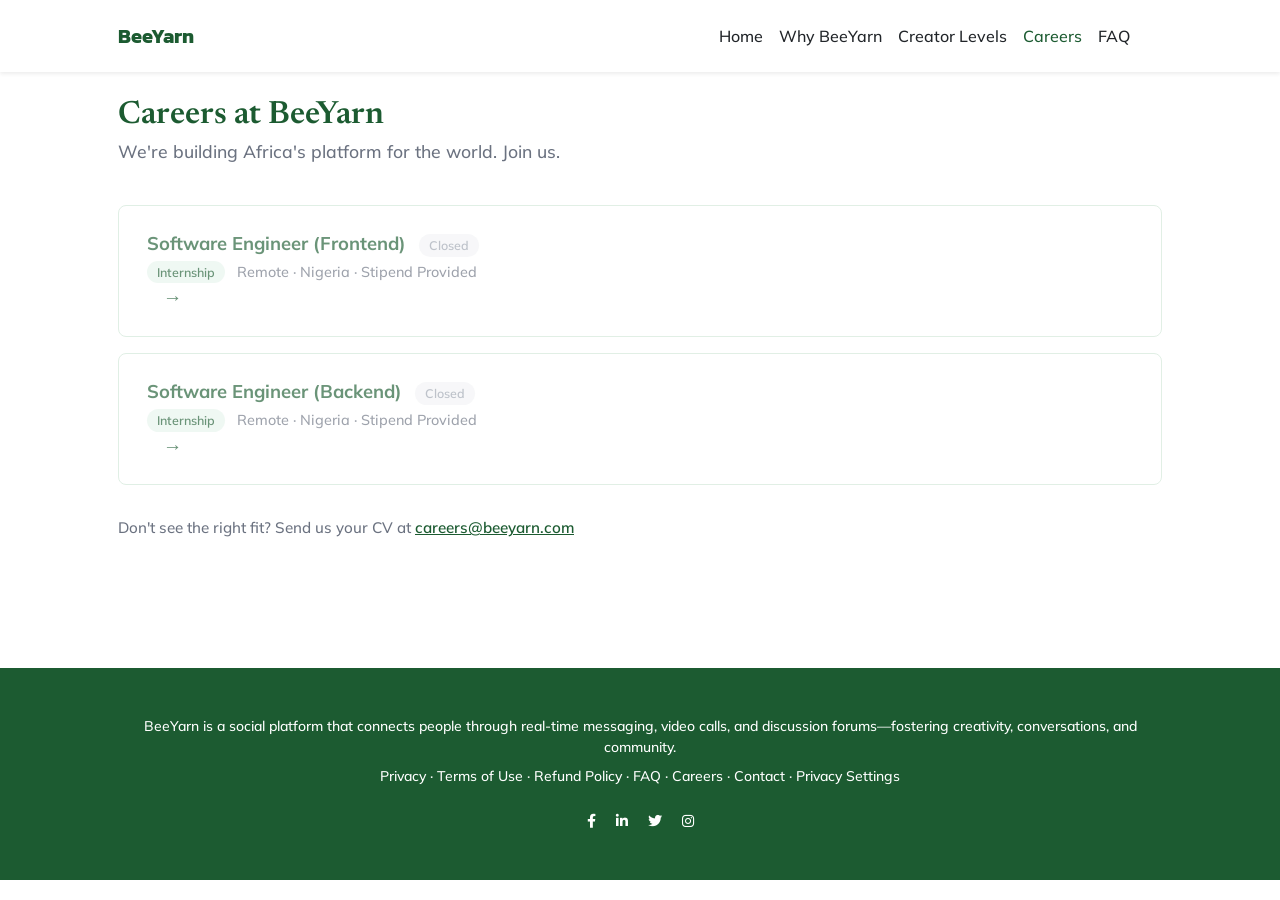
==== career/index.html @ 36ecc093 "Initial commit" ====
<!DOCTYPE html>
<html lang="en">
<head>
    <script src="https://web.cmp.usercentrics.eu/modules/autoblocker.js"></script>
    <script id="usercentrics-cmp" src="https://web.cmp.usercentrics.eu/ui/loader.js" data-settings-id="roz7umFKXvgacw" async></script>
    <meta charset="utf-8" />
    <meta name="viewport" content="width=device-width, initial-scale=1, shrink-to-fit=no" />
    <meta name="description" content="Careers at BeeYarn - Join us in building Africa's platform for the world." />
    <meta name="author" content="BeeYarn" />
    <!-- Open Graph -->
    <meta property="og:title" content="Careers at BeeYarn" />
    <meta property="og:description" content="We're building Africa's platform for the world. Join the BeeYarn team." />
    <meta property="og:image" content="https://beeyarn.com/assets/img/homepage.jpg" />
    <meta property="og:url" content="https://beeyarn.com/career/" />
    <meta property="og:type" content="website" />
    <meta name="twitter:card" content="summary_large_image" />
    <meta name="twitter:title" content="Careers at BeeYarn" />
    <meta name="twitter:description" content="We're building Africa's platform for the world. Join the BeeYarn team." />
    <meta name="twitter:image" content="https://beeyarn.com/assets/img/homepage.jpg" />
    <title>Careers | BeeYarn</title>
    <link rel="icon" type="image/x-icon" href="assets/favicon.jpg" />
    <!-- Bootstrap icons-->
    <link href="https://cdn.jsdelivr.net/npm/bootstrap-icons@1.5.0/font/bootstrap-icons.css" rel="stylesheet" />
    <!-- Google fonts-->
    <link rel="preconnect" href="https://fonts.gstatic.com" />
    <link href="https://fonts.googleapis.com/css2?family=Newsreader:ital,wght@0,600;1,600&amp;display=swap" rel="stylesheet" />
    <link href="https://fonts.googleapis.com/css2?family=Mulish:ital,wght@0,300;0,500;0,600;0,700;1,300;1,500;1,600;1,700&amp;display=swap" rel="stylesheet" />
    <link href="https://fonts.googleapis.com/css2?family=Kanit:ital,wght@0,400;1,400&amp;display=swap" rel="stylesheet" />
    <!-- Core theme CSS (includes Bootstrap)-->
    <link href="css/styles.css" rel="stylesheet" />
    <!-- Font Awesome -->
    <link rel="stylesheet" href="https://cdnjs.cloudflare.com/ajax/libs/font-awesome/6.0.0/css/all.min.css">
    <style>
        body { color: #1C5B31; }
        .navbar-light .navbar-brand,
        .navbar-light .navbar-nav .nav-link { color: #1C5B31; }
        .btn-primary { background-color: #1C5B31; border-color: #1C5B31; }
        .btn-primary:hover { background-color: #145022; border-color: #145022; }

        #careers-section {
            padding-top: 6rem;
            padding-bottom: 4rem;
        }
        #careers-section h1 {
            font-size: 2rem;
            color: #1C5B31;
            margin-bottom: 0.25rem;
        }
        #careers-section .subtitle {
            font-size: 1.1rem;
            color: #6B7280;
            margin-bottom: 2.5rem;
        }
        .role-card {
            border: 1px solid #d1e7d8;
            border-radius: 8px;
            padding: 1.5rem 1.75rem;
            margin-bottom: 1rem;
            display: flex;
            align-items: center;
            justify-content: space-between;
            text-decoration: none;
            color: inherit;
            transition: box-shadow 0.2s, border-color 0.2s;
        }
        .role-card:hover {
            box-shadow: 0 4px 16px rgba(28,91,49,0.1);
            border-color: #1C5B31;
            text-decoration: none;
            color: inherit;
        }
        .role-card .role-title {
            font-size: 1.15rem;
            font-weight: 700;
            color: #1C5B31;
            margin-bottom: 0.2rem;
        }
        .role-card .role-meta {
            font-size: 0.9rem;
            color: #6B7280;
        }
        .role-card .role-arrow {
            font-size: 1.2rem;
            color: #1C5B31;
            flex-shrink: 0;
            margin-left: 1rem;
        }
        .role-badge {
            display: inline-block;
            background: #e8f5ee;
            color: #1C5B31;
            font-size: 0.78rem;
            font-weight: 600;
            padding: 2px 10px;
            border-radius: 20px;
            margin-right: 0.5rem;
        }
        .role-badge-closed {
            display: inline-block;
            background: #f3f4f6;
            color: #9CA3AF;
            font-size: 0.78rem;
            font-weight: 600;
            padding: 2px 10px;
            border-radius: 20px;
            margin-left: 0.5rem;
        }
        .role-card.closed {
            opacity: 0.65;
            pointer-events: none;
        }
    </style>
</head>
<body id="page-top">
    <div id="shared-header"></div>

    <section id="careers-section">
        <div class="container px-5">
            <h1>Careers at BeeYarn</h1>
            <p class="subtitle">We're building Africa's platform for the world. Join us.</p>

            <a href="frontend-software-engineer" class="role-card d-block closed">
                <div>
                    <div class="role-title">
                        Software Engineer (Frontend)
                        <span class="role-badge-closed">Closed</span>
                    </div>
                    <div class="role-meta">
                        <span class="role-badge">Internship</span>
                        Remote &middot; Nigeria &middot; Stipend Provided
                    </div>
                </div>
                <span class="role-arrow">&#8594;</span>
            </a>

            <a href="backend-software-engineer" class="role-card d-block closed">
                <div>
                    <div class="role-title">
                        Software Engineer (Backend)
                        <span class="role-badge-closed">Closed</span>
                    </div>
                    <div class="role-meta">
                        <span class="role-badge">Internship</span>
                        Remote &middot; Nigeria &middot; Stipend Provided
                    </div>
                </div>
                <span class="role-arrow">&#8594;</span>
            </a>

            <p style="margin-top: 2rem; font-size: 0.95rem; color: #6B7280;">
                Don't see the right fit? Send us your CV at
                <a href="mailto:careers@beeyarn.com" style="color: #1C5B31; font-weight: 600;">careers@beeyarn.com</a>
            </p>
        </div>
    </section>




    <div id="shared-footer"></div>

    <script src="https://cdn.jsdelivr.net/npm/bootstrap@5.2.3/dist/js/bootstrap.bundle.min.js"></script>
    <script src="js/scripts.js"></script>
    <script src="../js/shared-shell.js"></script>
    <script src="https://cdn.startbootstrap.com/sb-forms-latest.js"></script>
</body>
</html>
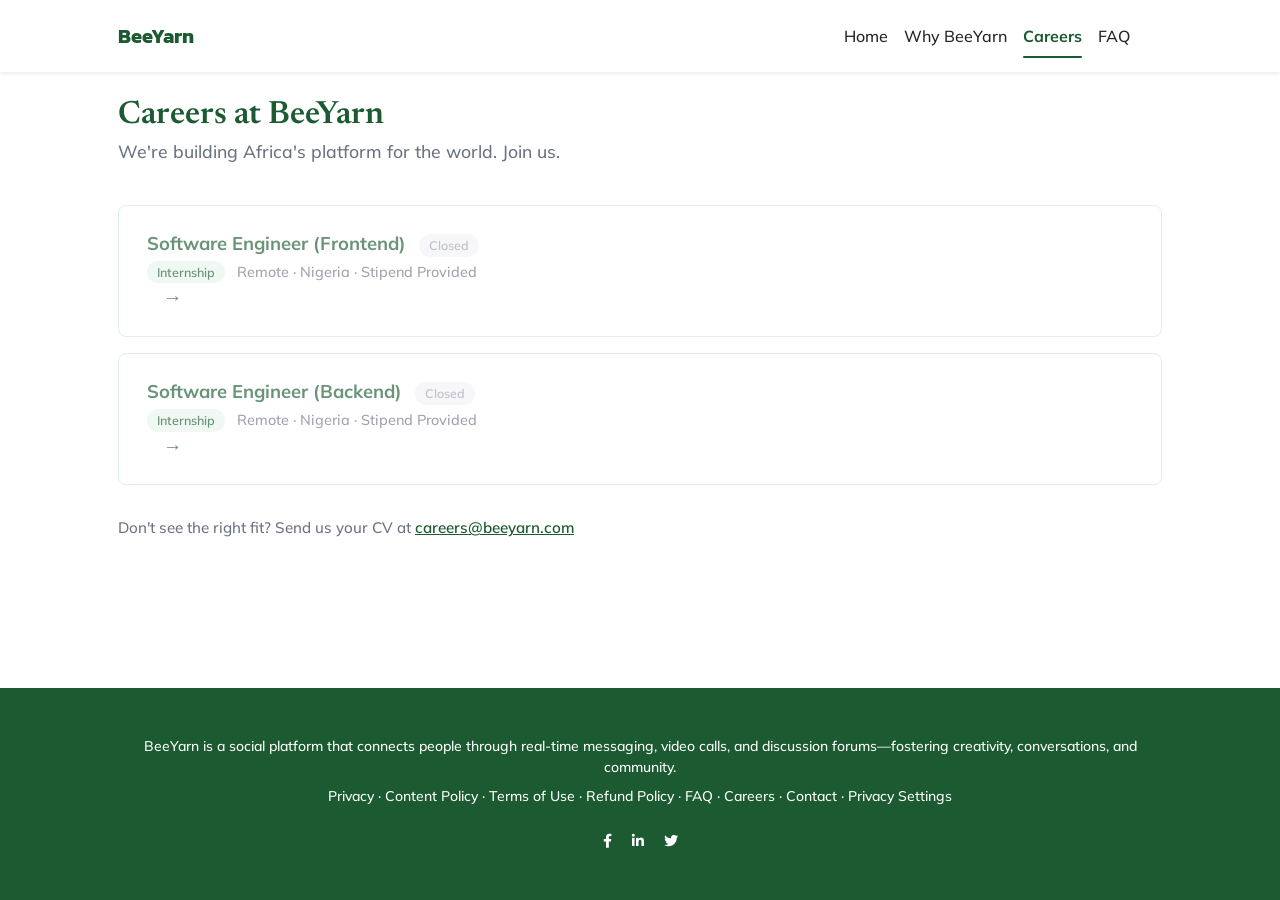
==== commit 3d9cd42b: "313" ====
--- a/career/index.html
+++ b/career/index.html
@@ -31,15 +31,24 @@
     <!-- Font Awesome -->
     <link rel="stylesheet" href="https://cdnjs.cloudflare.com/ajax/libs/font-awesome/6.0.0/css/all.min.css">
     <style>
-        body { color: #1C5B31; }
+        body {
+            color: #1C5B31;
+            min-height: 100vh;
+            display: flex;
+            flex-direction: column;
+        }
         .navbar-light .navbar-brand,
         .navbar-light .navbar-nav .nav-link { color: #1C5B31; }
         .btn-primary { background-color: #1C5B31; border-color: #1C5B31; }
         .btn-primary:hover { background-color: #145022; border-color: #145022; }
 
         #careers-section {
+            flex: 1 0 auto;
             padding-top: 6rem;
             padding-bottom: 4rem;
+        }
+        #shared-footer footer {
+            margin-top: 0 !important;
         }
         #careers-section h1 {
             font-size: 2rem;
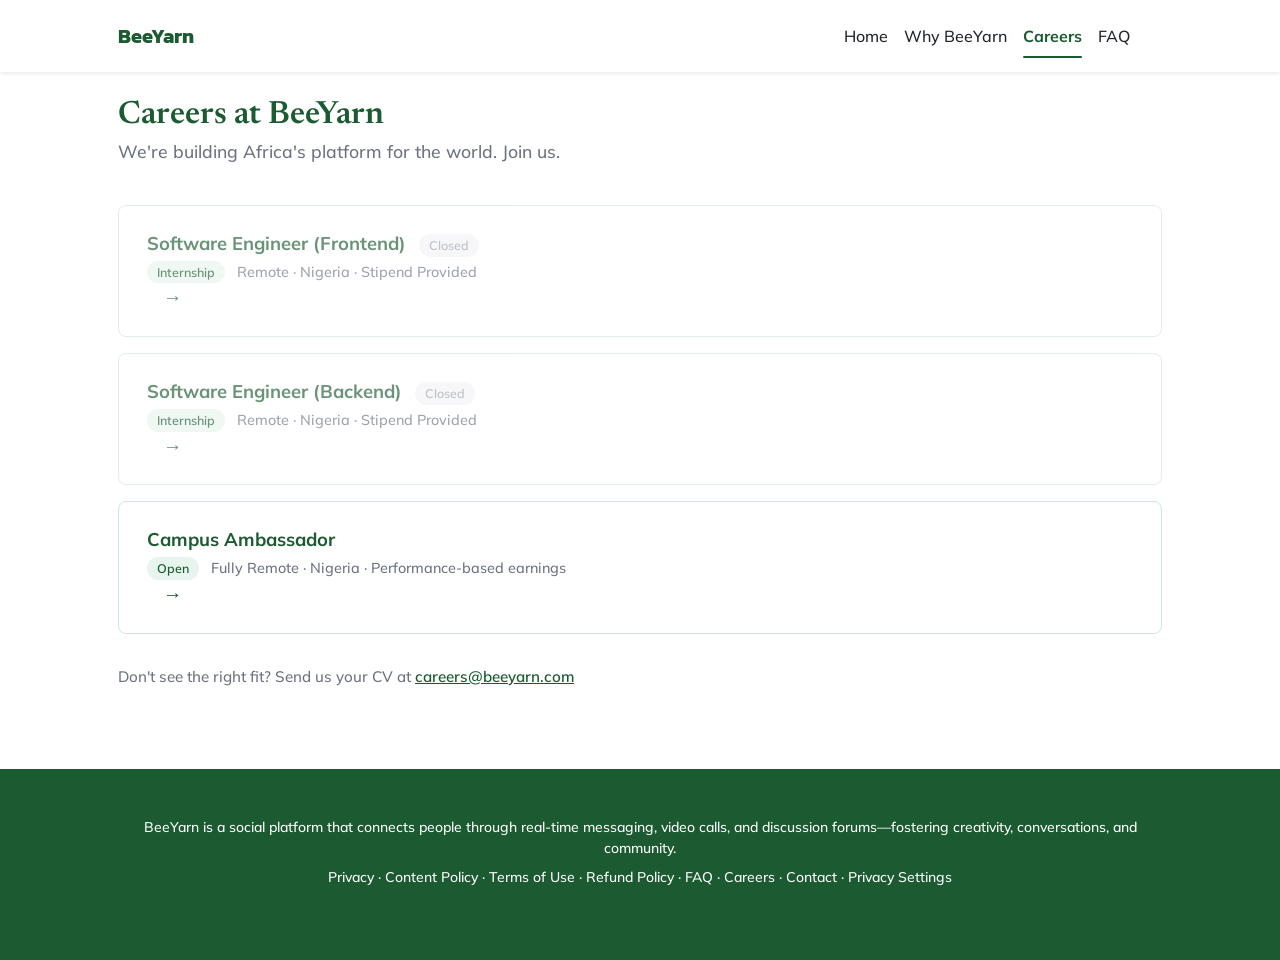
==== commit 76e2bd31: "sssss" ====
--- a/career/index.html
+++ b/career/index.html
@@ -156,6 +156,19 @@
                 <span class="role-arrow">&#8594;</span>
             </a>
 
+            <a href="campus-ambassador.html" class="role-card d-block">
+                <div>
+                    <div class="role-title">
+                        Campus Ambassador
+                    </div>
+                    <div class="role-meta">
+                        <span class="role-badge">Open</span>
+                        Fully Remote &middot; Nigeria &middot; Performance-based earnings
+                    </div>
+                </div>
+                <span class="role-arrow">&#8594;</span>
+            </a>
+
             <p style="margin-top: 2rem; font-size: 0.95rem; color: #6B7280;">
                 Don't see the right fit? Send us your CV at
                 <a href="mailto:careers@beeyarn.com" style="color: #1C5B31; font-weight: 600;">careers@beeyarn.com</a>
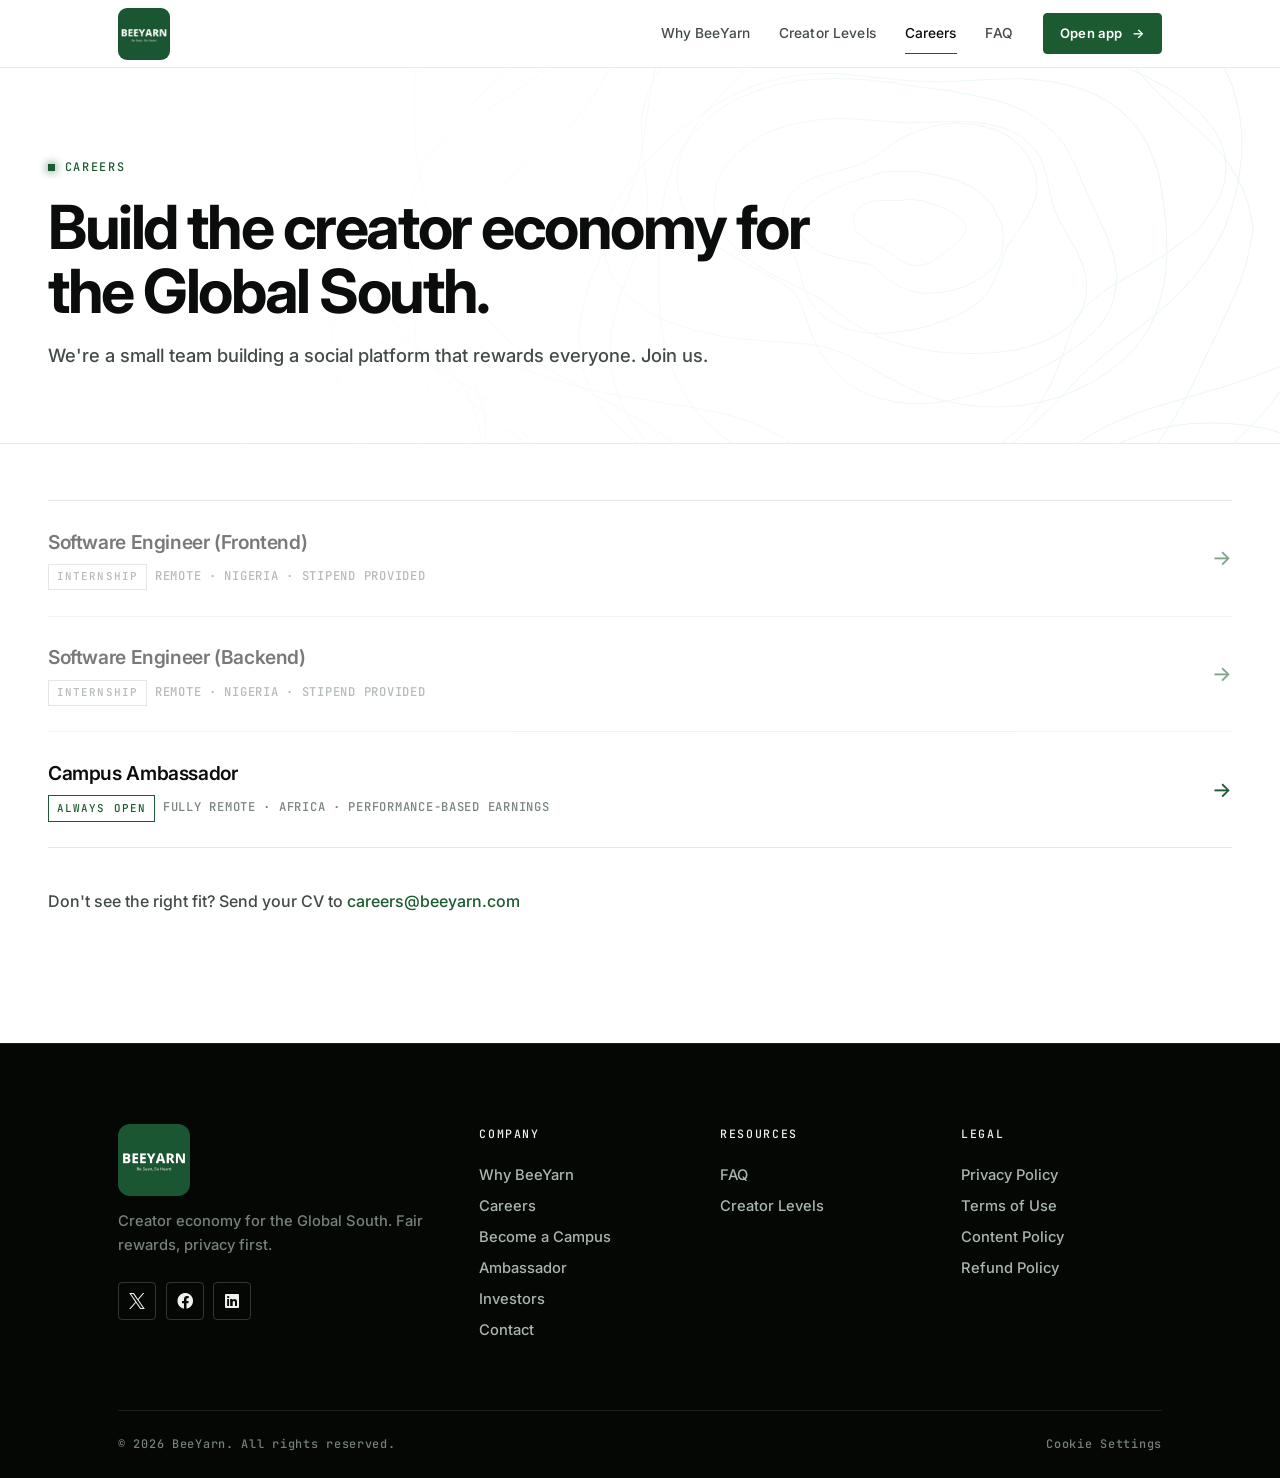
==== commit 2269177a: "Rebrand website: light-first design system, new logo, iOS waitlist - New css/brand.css design system" ====
--- a/career/index.html
+++ b/career/index.html
@@ -1,24 +1,24 @@
 <!DOCTYPE html>
 <html lang="en">
 <head>
-    <script src="https://web.cmp.usercentrics.eu/modules/autoblocker.js"></script>
-    <script id="usercentrics-cmp" src="https://web.cmp.usercentrics.eu/ui/loader.js" data-settings-id="roz7umFKXvgacw" async></script>
+    <script id="Cookiebot" src="https://consent.cookiebot.com/uc.js" data-cbid="e70f1af9-755b-42c1-b0a8-aead9291379b" data-blockingmode="auto" type="text/javascript"></script>
     <meta charset="utf-8" />
     <meta name="viewport" content="width=device-width, initial-scale=1, shrink-to-fit=no" />
-    <meta name="description" content="Careers at BeeYarn - Join us in building Africa's platform for the world." />
+    <meta name="description" content="Careers at BeeYarn - Join us in building a social platform that rewards everyone." />
     <meta name="author" content="BeeYarn" />
     <!-- Open Graph -->
     <meta property="og:title" content="Careers at BeeYarn" />
-    <meta property="og:description" content="We're building Africa's platform for the world. Join the BeeYarn team." />
+    <meta property="og:description" content="We're building a social platform that rewards everyone. Join the BeeYarn team." />
     <meta property="og:image" content="https://beeyarn.com/assets/img/homepage.jpg" />
     <meta property="og:url" content="https://beeyarn.com/career/" />
     <meta property="og:type" content="website" />
     <meta name="twitter:card" content="summary_large_image" />
     <meta name="twitter:title" content="Careers at BeeYarn" />
-    <meta name="twitter:description" content="We're building Africa's platform for the world. Join the BeeYarn team." />
+    <meta name="twitter:description" content="We're building a social platform that rewards everyone. Join the BeeYarn team." />
     <meta name="twitter:image" content="https://beeyarn.com/assets/img/homepage.jpg" />
     <title>Careers | BeeYarn</title>
-    <link rel="icon" type="image/x-icon" href="assets/favicon.jpg" />
+    <link rel="icon" type="image/png" sizes="32x32" href="../assets/favicon-32.png?v=2" />
+    <link rel="apple-touch-icon" href="../assets/apple-touch-icon.png?v=2" />
     <!-- Bootstrap icons-->
     <link href="https://cdn.jsdelivr.net/npm/bootstrap-icons@1.5.0/font/bootstrap-icons.css" rel="stylesheet" />
     <!-- Google fonts-->
@@ -30,160 +30,41 @@
     <link href="css/styles.css" rel="stylesheet" />
     <!-- Font Awesome -->
     <link rel="stylesheet" href="https://cdnjs.cloudflare.com/ajax/libs/font-awesome/6.0.0/css/all.min.css">
-    <style>
-        body {
-            color: #1C5B31;
-            min-height: 100vh;
-            display: flex;
-            flex-direction: column;
-        }
-        .navbar-light .navbar-brand,
-        .navbar-light .navbar-nav .nav-link { color: #1C5B31; }
-        .btn-primary { background-color: #1C5B31; border-color: #1C5B31; }
-        .btn-primary:hover { background-color: #145022; border-color: #145022; }
-
-        #careers-section {
-            flex: 1 0 auto;
-            padding-top: 6rem;
-            padding-bottom: 4rem;
-        }
-        #shared-footer footer {
-            margin-top: 0 !important;
-        }
-        #careers-section h1 {
-            font-size: 2rem;
-            color: #1C5B31;
-            margin-bottom: 0.25rem;
-        }
-        #careers-section .subtitle {
-            font-size: 1.1rem;
-            color: #6B7280;
-            margin-bottom: 2.5rem;
-        }
-        .role-card {
-            border: 1px solid #d1e7d8;
-            border-radius: 8px;
-            padding: 1.5rem 1.75rem;
-            margin-bottom: 1rem;
-            display: flex;
-            align-items: center;
-            justify-content: space-between;
-            text-decoration: none;
-            color: inherit;
-            transition: box-shadow 0.2s, border-color 0.2s;
-        }
-        .role-card:hover {
-            box-shadow: 0 4px 16px rgba(28,91,49,0.1);
-            border-color: #1C5B31;
-            text-decoration: none;
-            color: inherit;
-        }
-        .role-card .role-title {
-            font-size: 1.15rem;
-            font-weight: 700;
-            color: #1C5B31;
-            margin-bottom: 0.2rem;
-        }
-        .role-card .role-meta {
-            font-size: 0.9rem;
-            color: #6B7280;
-        }
-        .role-card .role-arrow {
-            font-size: 1.2rem;
-            color: #1C5B31;
-            flex-shrink: 0;
-            margin-left: 1rem;
-        }
-        .role-badge {
-            display: inline-block;
-            background: #e8f5ee;
-            color: #1C5B31;
-            font-size: 0.78rem;
-            font-weight: 600;
-            padding: 2px 10px;
-            border-radius: 20px;
-            margin-right: 0.5rem;
-        }
-        .role-badge-closed {
-            display: inline-block;
-            background: #f3f4f6;
-            color: #9CA3AF;
-            font-size: 0.78rem;
-            font-weight: 600;
-            padding: 2px 10px;
-            border-radius: 20px;
-            margin-left: 0.5rem;
-        }
-        .role-card.closed {
-            opacity: 0.65;
-            pointer-events: none;
-        }
-    </style>
+    <!-- BeeYarn brand layer (must stay last) -->
+    <link rel="preconnect" href="https://fonts.googleapis.com" /><link rel="preconnect" href="https://fonts.gstatic.com" crossorigin /><link href="https://fonts.googleapis.com/css2?family=Inter:wght@400;500;600;700&family=JetBrains+Mono:wght@400;500&display=swap" rel="stylesheet" />
+    <link href="../css/brand.css?v=20260920m" rel="stylesheet" />
 </head>
 <body id="page-top">
     <div id="shared-header"></div>
-
-    <section id="careers-section">
-        <div class="container px-5">
-            <h1>Careers at BeeYarn</h1>
-            <p class="subtitle">We're building Africa's platform for the world. Join us.</p>
-
-            <a href="frontend-software-engineer" class="role-card d-block closed">
-                <div>
-                    <div class="role-title">
-                        Software Engineer (Frontend)
-                        <span class="role-badge-closed">Closed</span>
-                    </div>
-                    <div class="role-meta">
-                        <span class="role-badge">Internship</span>
-                        Remote &middot; Nigeria &middot; Stipend Provided
-                    </div>
-                </div>
-                <span class="role-arrow">&#8594;</span>
+    <header class="by-page-head">
+        <div class="by-wrap">
+            <span class="by-eyebrow">Careers</span>
+            <h1>Build the creator economy for the Global South.</h1>
+            <p class="by-lede">We're a small team building a social platform that rewards everyone. Join us.</p>
+        </div>
+    </header>
+    <section class="by-section" style="border-top:0">
+        <div class="by-wrap">
+            <a href="frontend-software-engineer" class="by-row" style="opacity:.55">
+                <div><div class="by-row-title">Software Engineer (Frontend)</div><div class="by-row-meta"><span class="by-tag by-tag--off">Internship</span>Remote &middot; Nigeria &middot; Stipend provided</div></div>
+                <span class="by-arrow" aria-hidden="true">&rarr;</span>
             </a>
-
-            <a href="backend-software-engineer" class="role-card d-block closed">
-                <div>
-                    <div class="role-title">
-                        Software Engineer (Backend)
-                        <span class="role-badge-closed">Closed</span>
-                    </div>
-                    <div class="role-meta">
-                        <span class="role-badge">Internship</span>
-                        Remote &middot; Nigeria &middot; Stipend Provided
-                    </div>
-                </div>
-                <span class="role-arrow">&#8594;</span>
+            <a href="backend-software-engineer" class="by-row" style="opacity:.55">
+                <div><div class="by-row-title">Software Engineer (Backend)</div><div class="by-row-meta"><span class="by-tag by-tag--off">Internship</span>Remote &middot; Nigeria &middot; Stipend provided</div></div>
+                <span class="by-arrow" aria-hidden="true">&rarr;</span>
             </a>
-
-            <a href="campus-ambassador.html" class="role-card d-block">
-                <div>
-                    <div class="role-title">
-                        Campus Ambassador
-                    </div>
-                    <div class="role-meta">
-                        <span class="role-badge">Open</span>
-                        Fully Remote &middot; Nigeria &middot; Performance-based earnings
-                    </div>
-                </div>
-                <span class="role-arrow">&#8594;</span>
+            <a href="campus-ambassador.html" class="by-row">
+                <div><div class="by-row-title">Campus Ambassador</div><div class="by-row-meta"><span class="by-tag">Always open</span>Fully remote &middot; Africa &middot; Performance-based earnings</div></div>
+                <span class="by-arrow" aria-hidden="true">&rarr;</span>
             </a>
-
-            <p style="margin-top: 2rem; font-size: 0.95rem; color: #6B7280;">
-                Don't see the right fit? Send us your CV at
-                <a href="mailto:careers@beeyarn.com" style="color: #1C5B31; font-weight: 600;">careers@beeyarn.com</a>
-            </p>
+            <p style="margin-top:2.5rem">Don't see the right fit? Send your CV to <a href="mailto:careers@beeyarn.com">careers@beeyarn.com</a></p>
         </div>
     </section>
 
-
-
-
     <div id="shared-footer"></div>
-
     <script src="https://cdn.jsdelivr.net/npm/bootstrap@5.2.3/dist/js/bootstrap.bundle.min.js"></script>
     <script src="js/scripts.js"></script>
-    <script src="../js/shared-shell.js"></script>
+    <script src="../js/shared-shell.js?v=20260920m"></script>
     <script src="https://cdn.startbootstrap.com/sb-forms-latest.js"></script>
 </body>
 </html>
--- a/css/brand.css
+++ b/css/brand.css
@@ -0,0 +1,565 @@
+/* =============================================================
+   BeeYarn brand layer - dark, infrastructure-grade.
+   Loaded LAST on every marketing/content page (after each page's
+   inline <style>), so it wins ties. Component classes are prefixed
+   `by-` to avoid collisions with animations.css / styles.css.
+   ============================================================= */
+
+:root {
+    /* LIGHT is the default: white surfaces, black text, green accent.
+       --by-green-hi is the *accent* token: #1C5B31 on light, #26a654 on dark. */
+    --by-bg: #ffffff;
+    --by-bg-2: #f5f7f5;
+    --by-bg-3: #eaf0ec;
+    --by-line: rgba(0, 0, 0, 0.09);
+    --by-line-2: rgba(0, 0, 0, 0.18);
+
+    --by-text: #0b0d0c;
+    --by-text-2: #434b46;
+    --by-text-3: #7a847e;
+
+    --by-green: #1c5b31;
+    --by-green-dk: #145022;
+    --by-green-hi: #1c5b31;
+    --by-green-hover: #145022;
+    --by-green-soft: rgba(28, 91, 49, 0.08);
+    --by-glow: rgba(28, 91, 49, 0.14);
+    --by-on-green: #ffffff;
+    --by-grad-a: #26a654;
+    --by-grad-b: #1c5b31;
+    --by-nav-bg: rgba(255, 255, 255, 0.92);
+    --by-topo-o: 0.16;
+    --by-chevron: none;
+
+    --by-font: 'Inter', system-ui, -apple-system, 'Segoe UI', Roboto, sans-serif;
+    --by-mono: 'JetBrains Mono', ui-monospace, 'SF Mono', Menlo, Consolas, monospace;
+    --by-radius: 4px;
+    --by-max: 1320px;
+
+    /* Bootstrap 5 variable bridge */
+    --bs-body-bg: var(--by-bg);
+    --bs-body-color: var(--by-text-2);
+    --bs-body-font-family: var(--by-font);
+    --bs-border-color: var(--by-line);
+}
+
+/* BLACK bands: re-scope the same tokens so every component adapts. */
+.by-dark, .by-cta, .site-footer {
+    --by-bg: #070a08;
+    --by-bg-2: #0b100d;
+    --by-bg-3: #111813;
+    --by-line: rgba(255, 255, 255, 0.09);
+    --by-line-2: rgba(255, 255, 255, 0.18);
+    --by-text: #f2f5f3;
+    --by-text-2: #aab5ad;
+    --by-text-3: #75817a;
+    --by-green-hi: #26a654;
+    --by-green-hover: #4ddc85;
+    --by-green-soft: rgba(38, 166, 84, 0.13);
+    --by-glow: rgba(38, 166, 84, 0.22);
+    --by-on-green: #04140a;
+    --by-grad-a: #4ddc85;
+    --by-grad-b: #26a654;
+    --by-topo-o: 0.2;
+    --by-chevron: invert(1) brightness(1.4);
+}
+.by-dark { background: var(--by-bg); color: var(--by-text-2); }
+
+/* ---------- Base ---------- */
+html { background: var(--by-bg); scroll-behavior: smooth; }
+body {
+    background: var(--by-bg) !important;
+    color: var(--by-text-2) !important;
+    font-family: var(--by-font) !important;
+    font-size: 16px;
+    line-height: 1.65;
+    -webkit-font-smoothing: antialiased;
+    text-rendering: optimizeLegibility;
+}
+::selection { background: var(--by-green-hi); color: var(--by-on-green); }
+h1, h2, h3, h4, h5, h6 {
+    font-family: var(--by-font) !important;
+    color: var(--by-text);
+    letter-spacing: -0.025em;
+    font-weight: 700;
+}
+a { color: var(--by-green-hi); text-decoration: none; }
+a:hover { color: var(--by-green-hover); }
+:focus-visible { outline: 2px solid var(--by-green-hi); outline-offset: 3px; }
+hr { border-color: var(--by-line); opacity: 1; }
+strong, b { color: var(--by-text); font-weight: 600; }
+
+/* Inline brand-green colours baked into page markup */
+[style*="1C5B31" i], [style*="var(--green)"] { color: var(--by-green-hi) !important; }
+[style*="6B7280" i], [style*="#666" i], [style*="#4A4A4A" i], [style*="#333" i], [style*="374151" i], [style*="4b5563" i] { color: var(--by-text-2) !important; }
+
+/* ---------- Buttons ---------- */
+.by-btn, .btn-primary {
+    display: inline-flex;
+    align-items: center;
+    gap: 0.6rem;
+    font-family: var(--by-font);
+    font-weight: 600;
+    font-size: 0.92rem;
+    letter-spacing: 0.01em;
+    padding: 0.85rem 1.4rem;
+    border-radius: var(--by-radius);
+    background: var(--by-green-hi) !important;
+    border: 1px solid var(--by-green-hi) !important;
+    color: var(--by-on-green) !important;
+    text-decoration: none;
+    transition: background-color 0.2s ease, transform 0.18s ease, box-shadow 0.2s ease;
+}
+.by-btn:hover, .btn-primary:hover {
+    background: var(--by-green-hover) !important;
+    border-color: var(--by-green-hover) !important;
+    color: var(--by-on-green) !important;
+    box-shadow: 0 0 0 4px var(--by-glow);
+}
+.by-btn--ghost {
+    background: transparent !important;
+    border: 1px solid var(--by-line-2) !important;
+    color: var(--by-text) !important;
+}
+.by-btn--ghost:hover {
+    background: rgba(255, 255, 255, 0.05) !important;
+    border-color: var(--by-green-hi) !important;
+    color: var(--by-text) !important;
+    box-shadow: none;
+}
+.btn-outline-light { border-color: var(--by-line-2) !important; color: var(--by-text) !important; border-radius: var(--by-radius); }
+.btn-light { background: var(--by-text) !important; color: var(--by-bg) !important; border-radius: var(--by-radius); }
+
+/* ---------- Layout primitives ---------- */
+.by-wrap { max-width: var(--by-max); margin: 0 auto; padding: 0 3rem; }
+.by-section { padding: 7rem 0; border-top: 1px solid var(--by-line); position: relative; }
+.by-section--tight { padding: 4.5rem 0; }
+.by-page-head + .by-section { padding-top: 3.5rem; }
+.by-section--panel { background: var(--by-bg-2); }
+.by-section.by-dark { background: var(--by-bg); border-top-color: var(--by-line); }
+
+.by-eyebrow {
+    display: inline-flex;
+    align-items: center;
+    gap: 0.6rem;
+    font-family: var(--by-mono);
+    font-size: 0.74rem;
+    font-weight: 500;
+    letter-spacing: 0.14em;
+    text-transform: uppercase;
+    color: var(--by-green-hi);
+}
+.by-eyebrow::before {
+    content: '';
+    width: 7px;
+    height: 7px;
+    background: var(--by-green-hi);
+    box-shadow: 0 0 10px var(--by-green-hi);
+}
+.by-h1 {
+    font-size: clamp(2.6rem, 6.4vw, 5.2rem);
+    line-height: 1.02;
+    letter-spacing: -0.04em;
+    font-weight: 700;
+    margin: 1.4rem 0 1.5rem;
+}
+.by-h2 {
+    font-size: clamp(1.9rem, 3.8vw, 3rem);
+    line-height: 1.08;
+    letter-spacing: -0.035em;
+    margin: 1rem 0 1.1rem;
+    max-width: 18ch;
+}
+.by-lede { font-size: 1.15rem; line-height: 1.7; color: var(--by-text-2); max-width: 60ch; }
+.by-muted { color: var(--by-text-3); }
+.by-mono { font-family: var(--by-mono); }
+.by-grad { background: linear-gradient(90deg, var(--by-grad-a), var(--by-grad-b)); -webkit-background-clip: text; background-clip: text; color: transparent; }
+
+/* ---------- Hero ---------- */
+.by-hero {
+    position: relative;
+    min-height: 100vh;
+    display: flex;
+    align-items: center;
+    padding: 9rem 0 5rem;
+    overflow: hidden;
+    isolation: isolate;
+}
+.by-hero::before {           /* topographic contours */
+    content: '';
+    position: absolute;
+    inset: 0;
+    background: url('../img/topo.svg') center / cover no-repeat;
+    opacity: var(--by-topo-o);
+    z-index: -3;
+    -webkit-mask-image: radial-gradient(ellipse at 70% 45%, #000 20%, transparent 78%);
+    mask-image: radial-gradient(ellipse at 70% 45%, #000 20%, transparent 78%);
+}
+.by-hero::after {            /* hairline grid + green glow */
+    content: '';
+    position: absolute;
+    inset: 0;
+    background:
+        radial-gradient(60% 55% at 78% 40%, var(--by-glow), transparent 70%),
+        linear-gradient(var(--by-line) 1px, transparent 1px) 0 0 / 100% 96px,
+        linear-gradient(90deg, var(--by-line) 1px, transparent 1px) 0 0 / 96px 100%;
+    opacity: 0.55;
+    z-index: -2;
+    -webkit-mask-image: linear-gradient(180deg, #000 55%, transparent);
+    mask-image: linear-gradient(180deg, #000 55%, transparent);
+}
+.by-hero-grid { display: grid; grid-template-columns: 1.15fr 0.85fr; gap: 4rem; align-items: center; }
+.by-hero-cta { display: flex; gap: 0.9rem; flex-wrap: wrap; margin-top: 2.2rem; }
+.by-hero-badges { display: flex; gap: 1rem; flex-wrap: wrap; align-items: center; margin-top: 2rem; }
+.by-hero-badges .app-badge { height: 44px; }
+
+.by-phone {
+    position: relative;
+    max-width: 290px;
+    margin: 0 auto;
+    padding: 10px;
+    background: #050706;
+    border: 1px solid var(--by-line-2);
+    border-radius: 34px;
+    box-shadow: 0 0 0 1px #000, 0 40px 90px -20px rgba(0, 0, 0, 0.8), 0 0 80px -10px var(--by-glow);
+}
+.by-phone video { display: block; width: 100%; border-radius: 26px; background: #000; }
+
+/* ---------- iOS waitlist ---------- */
+.by-notify { max-width: 560px; margin: 3rem auto 0; padding: 2rem; border: 1px solid var(--by-line-2); background: var(--by-bg-2); text-align: left; }
+.by-notify h3 { font-size: 1.25rem; margin: 0 0 1.1rem; }
+.by-notify form { display: flex; gap: 0.6rem; flex-wrap: wrap; }
+.by-notify input[type="email"] {
+    flex: 1 1 240px; min-width: 0; font: inherit; padding: 0.85rem 1rem;
+    background: var(--by-bg); color: var(--by-text); border: 1px solid var(--by-line-2); border-radius: var(--by-radius);
+}
+.by-notify input[type="email"]:focus { border-color: var(--by-green-hi); outline: 0; box-shadow: 0 0 0 3px var(--by-green-soft); }
+.by-notify .by-btn:disabled { opacity: 0.6; cursor: wait; }
+.by-notify-msg { min-height: 1.4em; margin: 0.9rem 0 0; font-size: 0.95rem; }
+.by-notify-msg.is-ok { color: var(--by-green-hi); }
+.by-notify-msg.is-error { color: #b3261e; }
+.by-notify-note { margin: 0.4rem 0 0; font-size: 0.82rem; color: var(--by-text-3); }
+.by-hp { position: absolute !important; left: -9999px !important; width: 1px; height: 1px; opacity: 0; }
+.by-sr { position: absolute; width: 1px; height: 1px; overflow: hidden; clip: rect(0 0 0 0); white-space: nowrap; }
+
+/* ---------- Stats strip ---------- */
+.by-stats-bar { border-top: 1px solid var(--by-line); border-bottom: 1px solid var(--by-line); background: var(--by-bg); }
+.by-stats { display: grid; grid-template-columns: repeat(4, 1fr); }
+.by-stat { padding: 2rem 1.75rem; border-left: 1px solid var(--by-line); }
+.by-stat:first-child { border-left: 0; padding-left: 0; }
+.by-stat-num { font-size: clamp(1.8rem, 3.2vw, 2.6rem); font-weight: 700; letter-spacing: -0.04em; color: var(--by-text); line-height: 1.1; }
+.by-stat-num span { color: var(--by-green-hi); }
+.by-stat-label { font-family: var(--by-mono); font-size: 0.72rem; letter-spacing: 0.12em; text-transform: uppercase; color: var(--by-text-3); margin-top: 0.5rem; }
+
+/* ---------- Section head ---------- */
+.by-head { display: flex; justify-content: space-between; align-items: flex-end; gap: 2rem; flex-wrap: wrap; margin-bottom: 3.5rem; }
+.by-head p { max-width: 46ch; margin: 0; color: var(--by-text-2); }
+
+/* ---------- Cards (hairline grid) ---------- */
+.by-cards {
+    display: grid;
+    grid-template-columns: repeat(var(--cols, 4), 1fr);
+    border: 1px solid var(--by-line);
+    background: var(--by-line);
+    gap: 1px;
+}
+.by-card {
+    background: var(--by-bg);
+    padding: 2rem 1.75rem 2.2rem;
+    position: relative;
+    transition: background-color 0.25s ease;
+}
+.by-card::after {
+    content: '';
+    position: absolute;
+    left: 0; top: 0;
+    width: 100%; height: 2px;
+    background: var(--by-green-hi);
+    transform: scaleX(0);
+    transform-origin: left;
+    transition: transform 0.35s ease;
+}
+.by-card:hover { background: var(--by-bg-3); }
+.by-card:hover::after { transform: scaleX(1); }
+.by-card-idx { font-family: var(--by-mono); font-size: 0.72rem; letter-spacing: 0.12em; color: var(--by-green-hi); }
+.by-card h3 { font-size: 1.25rem; margin: 2.2rem 0 0.6rem; }
+.by-card p { font-size: 0.95rem; color: var(--by-text-2); margin: 0; }
+
+/* ---------- Spec table (Terra-style) ---------- */
+.by-spec { border-top: 1px solid var(--by-line-2); }
+.by-spec-row {
+    display: grid;
+    grid-template-columns: 0.9fr 1.6fr;
+    gap: 2rem;
+    padding: 1.4rem 0;
+    border-bottom: 1px solid var(--by-line);
+    align-items: baseline;
+}
+.by-spec-k { font-family: var(--by-mono); font-size: 0.78rem; letter-spacing: 0.1em; text-transform: uppercase; color: var(--by-text-3); }
+.by-spec-v { color: var(--by-text); font-size: 1.05rem; }
+.by-spec-v small { display: block; margin-top: 0.3rem; color: var(--by-text-2); font-size: 0.92rem; }
+
+/* ---------- Two-column split ---------- */
+.by-split { display: grid; grid-template-columns: 0.9fr 1.1fr; gap: 5rem; align-items: start; }
+
+/* ---------- Level strip ---------- */
+.by-levels { display: flex; flex-wrap: wrap; gap: 0.6rem; margin: 2rem 0 2.4rem; }
+.by-level {
+    font-family: var(--by-mono);
+    font-size: 0.8rem;
+    letter-spacing: 0.04em;
+    padding: 0.55rem 0.9rem;
+    border: 1px solid var(--by-line-2);
+    border-radius: var(--by-radius);
+    color: var(--by-text-2);
+}
+.by-level b { color: var(--by-green-hi); font-weight: 500; margin-right: 0.5rem; }
+.by-level--top { border-color: var(--by-green-hi); color: var(--by-text); background: var(--by-green-soft); }
+
+/* ---------- CTA band ---------- */
+.by-cta {
+    position: relative;
+    overflow: hidden;
+    border: 1px solid var(--by-line-2);
+    background: linear-gradient(120deg, #1c5b31 0%, #0a100c 70%);
+    padding: 3.5rem;
+    display: flex;
+    align-items: center;
+    justify-content: space-between;
+    gap: 2rem;
+    flex-wrap: wrap;
+}
+.by-cta .by-btn--ghost { color: var(--by-text) !important; }
+.by-cta::before {
+    content: '';
+    position: absolute; inset: 0;
+    background: url('../img/topo.svg') center / cover;
+    opacity: 0.09;
+    pointer-events: none;
+}
+.by-cta > * { position: relative; }
+.by-cta h3 { font-size: clamp(1.5rem, 2.6vw, 2rem); margin-bottom: 0.6rem; }
+.by-cta p { margin: 0; max-width: 52ch; color: var(--by-text-2); }
+
+/* ---------- Page header for inner pages ---------- */
+.by-page-head { padding: 9.5rem 0 3.5rem; position: relative; overflow: hidden; isolation: isolate; border-bottom: 1px solid var(--by-line); }
+.by-page-head::before {
+    content: ''; position: absolute; inset: 0; z-index: -1;
+    background: url('../img/topo.svg') 80% 30% / 1400px no-repeat;
+    opacity: 0.10;
+    -webkit-mask-image: linear-gradient(90deg, transparent 10%, #000 90%);
+    mask-image: linear-gradient(90deg, transparent 10%, #000 90%);
+}
+.by-page-head h1 { font-size: clamp(2.2rem, 5vw, 3.8rem); line-height: 1.05; letter-spacing: -0.04em; margin: 1.1rem 0 1rem; max-width: 20ch; }
+
+/* ---------- Role / list rows ---------- */
+.by-row {
+    display: flex; justify-content: space-between; align-items: center; gap: 1.5rem;
+    padding: 1.6rem 0; border-bottom: 1px solid var(--by-line);
+    color: inherit; transition: padding 0.25s ease, background-color 0.25s ease;
+}
+.by-row:first-of-type { border-top: 1px solid var(--by-line-2); }
+a.by-row:hover { padding-left: 1rem; padding-right: 1rem; background: var(--by-bg-3); color: inherit; }
+.by-row-title { color: var(--by-text); font-size: 1.2rem; font-weight: 600; letter-spacing: -0.02em; }
+.by-row-meta { font-family: var(--by-mono); font-size: 0.76rem; letter-spacing: 0.06em; color: var(--by-text-3); margin-top: 0.35rem; text-transform: uppercase; }
+.by-tag { display: inline-block; font-family: var(--by-mono); font-size: 0.68rem; letter-spacing: 0.1em; text-transform: uppercase; padding: 0.2rem 0.5rem; border: 1px solid var(--by-green-hi); color: var(--by-green-hi); margin-right: 0.5rem; }
+.by-tag--off { border-color: var(--by-line-2); color: var(--by-text-3); }
+.by-arrow { color: var(--by-green-hi); font-size: 1.3rem; }
+
+/* ---------- Article typography (why / legal / faq / long copy) ---------- */
+.by-prose { max-width: 74ch; }
+.by-prose p, .by-prose li { color: var(--by-text-2); font-size: 1.05rem; line-height: 1.8; }
+.by-prose h2 { font-size: 1.8rem; margin: 3rem 0 1rem; }
+.by-prose h3 { font-size: 1.3rem; margin: 2.2rem 0 0.7rem; }
+
+/* =============================================================
+   Existing content pages - normalise legacy markup to dark.
+   These pages keep their structure; only surfaces/type change.
+   ============================================================= */
+#features, #open-roles, #privacy-policy, #faq, #careers-section, #contact-section,
+#investors-section, #yp-section, #content, .content-section, .page-wrap, .main-wrapper {
+    background: transparent !important;
+    color: var(--by-text-2) !important;
+}
+#open-roles h1, #open-roles h2, #open-roles h3, #privacy-policy h2, #privacy-policy h3,
+#faq h2, #careers-section h1, #contact-section h1, #investors-section h1,
+#content h2, #content h3, .page-header h1, .section-card h2 {
+    font-family: var(--by-font) !important;
+    color: var(--by-text) !important;
+    letter-spacing: -0.03em;
+}
+#open-roles p, #open-roles li, #open-roles ul, #privacy-policy p, #privacy-policy li,
+#faq p, #faq li, #content p, #content li, .page-header p, .section-card p,
+.subtitle, .role-meta, .contact-card p {
+    color: var(--by-text-2) !important;
+}
+#open-roles a, #privacy-policy a, #faq a, #content a, .accordion-body a, .contact-card a {
+    color: var(--by-green-hi) !important;
+}
+#open-roles h1 { font-size: clamp(2rem, 4.4vw, 3.2rem); line-height: 1.08; letter-spacing: -0.04em; }
+#privacy-policy h2 { font-size: clamp(2rem, 4vw, 2.8rem); letter-spacing: -0.04em; }
+#privacy-policy p, #privacy-policy li, #open-roles p { font-size: 1.05rem !important; line-height: 1.8 !important; }
+#privacy-policy, #open-roles { max-width: 76ch; }
+.features-device-mockup img { border-radius: var(--by-radius) !important; border: 1px solid var(--by-line-2); box-shadow: 0 30px 60px -20px rgba(0, 0, 0, 0.7) !important; }
+
+/* Cards on legacy pages */
+.contact-card, .role-card, .section-card, .progress-card, .milestone-item, .notice-box,
+.accordion-item, .card {
+    background: var(--by-bg-2) !important;
+    border: 1px solid var(--by-line) !important;
+    border-radius: var(--by-radius) !important;
+    color: var(--by-text-2) !important;
+    box-shadow: none !important;
+}
+.contact-card:hover, .role-card:hover { border-color: var(--by-green-hi) !important; box-shadow: 0 0 0 4px var(--by-green-soft) !important; }
+.contact-card h3, .role-card .role-title, .section-card h2, .accordion-button { color: var(--by-text) !important; }
+.contact-card .icon, .role-card .role-arrow, .icon-feature { color: var(--by-green-hi) !important; }
+.role-badge { background: transparent !important; color: var(--by-green-hi) !important; border: 1px solid var(--by-green-hi); border-radius: 2px !important; }
+.role-badge-closed { background: transparent !important; color: var(--by-text-3) !important; border: 1px solid var(--by-line-2); border-radius: 2px !important; }
+.role-card.closed { opacity: 0.6; }
+
+/* FAQ accordion */
+.accordion-button { background: var(--by-bg-2) !important; box-shadow: none !important; font-weight: 600; }
+.accordion-button:not(.collapsed) { background: var(--by-bg-3) !important; color: var(--by-green-hi) !important; }
+.accordion-button::after { filter: var(--by-chevron); }
+.accordion-body { background: var(--by-bg-2) !important; color: var(--by-text-2) !important; }
+
+/* Tables */
+table, .points-table, .currency-table { color: var(--by-text-2) !important; }
+.points-table th, .currency-table th, th {
+    background: var(--by-bg-3) !important; color: var(--by-text-3) !important;
+    font-family: var(--by-mono); font-size: 0.72rem; letter-spacing: 0.1em; text-transform: uppercase; border-color: var(--by-line) !important;
+}
+.points-table td, .currency-table td, td { border-color: var(--by-line) !important; background: transparent !important; color: var(--by-text-2) !important; }
+.points-table tr:nth-child(even) td, .currency-table tr:nth-child(even) td { background: rgba(255, 255, 255, 0.02) !important; }
+.pts, .milestone-item .pts { color: var(--by-green-hi) !important; font-family: var(--by-mono); }
+
+.section-card, .req-row { max-width: 100%; }
+.section-card { overflow-x: auto; }
+
+/* Forms */
+.form-control, .form-select, .form-floating > .form-control {
+    background: var(--by-bg-2) !important;
+    border: 1px solid var(--by-line-2) !important;
+    color: var(--by-text) !important;
+    border-radius: var(--by-radius) !important;
+}
+.form-control::placeholder { color: var(--by-text-3); }
+.form-control:focus, .form-select:focus { border-color: var(--by-green-hi) !important; box-shadow: 0 0 0 3px var(--by-green-soft) !important; }
+.form-floating label, label { color: var(--by-text-3) !important; }
+
+/* Creator-level page: old gold callout → green, hero decorations removed */
+.hero-banner { background: var(--by-bg) !important; position: relative; overflow: hidden; }
+.hero-banner .bee { display: none !important; }
+.hero-banner h1 { color: var(--by-text) !important; }
+.hero-banner .slogan, .hero-banner .subtitle { color: var(--by-text-2) !important; }
+.box-green, .box-gold { background: var(--by-green-soft) !important; border: 1px solid rgba(38, 166, 84, 0.35) !important; border-left: 3px solid var(--by-green-hi) !important; border-radius: var(--by-radius) !important; }
+.box-gold .box-title, .box-green .box-title { color: var(--by-green-hi) !important; }
+.page-nav { background: var(--by-nav-bg) !important; border-bottom: 1px solid var(--by-line) !important; backdrop-filter: blur(12px); }
+.page-nav .nav-link { color: var(--by-text-2) !important; }
+.page-nav .nav-link:hover, .page-nav .nav-link.active { color: var(--by-green-hi) !important; background: var(--by-green-soft) !important; }
+
+/* Yarn Points + onboarding + ambassador pages ------------------ */
+.page-header, .guide-header, .congrats-box, .help-box, .amb-perk-highlight, .amb-apply-recap {
+    background: var(--by-bg-2) !important;
+    border: 1px solid var(--by-line-2) !important;
+    border-left: 3px solid var(--by-green-hi) !important;
+    border-radius: var(--by-radius) !important;
+    color: var(--by-text-2) !important;
+}
+.page-header h1, .guide-header h1, .congrats-box h2, .help-box h2, .amb-perk-highlight-text h3, .amb-apply-recap h3 {
+    color: var(--by-text) !important; font-style: normal !important; font-family: var(--by-font) !important;
+}
+.page-header p, .guide-header p, .congrats-box p, .help-box p, .amb-perk-highlight-text p, .amb-apply-recap li {
+    color: var(--by-text-2) !important;
+}
+.step-card, .req-card, .code-box, .warning-box, .max-day-badge + *, .notice-box {
+    background: var(--by-bg-2) !important; border-color: var(--by-line) !important; color: var(--by-text-2) !important;
+}
+.warning-box, .notice-box { border-left: 3px solid var(--by-green-hi) !important; background: var(--by-green-soft) !important; }
+.step-card h2, .step-card h3, .req-card h3 { color: var(--by-text) !important; font-style: normal !important; font-family: var(--by-font) !important; }
+.step-card p, .step-card li, .req-card p, .rules-list li, .check-list li, .benefits-table td { color: var(--by-text-2) !important; }
+.page-header, .guide-header, .congrats-box, .help-box { padding: 1.6rem 1.9rem !important; }
+.step-number { display: inline-block !important; width: auto !important; height: auto !important; padding: 0.2rem 0.6rem !important; border-radius: 2px !important; font-size: 0.72rem !important; letter-spacing: 0.12em; text-transform: uppercase; background: var(--by-green-soft) !important; color: var(--by-green-hi) !important; border: 1px solid var(--by-green-hi); font-family: var(--by-mono); }
+.step-nav, .amb-quicknav { background: var(--by-nav-bg) !important; border-bottom: 1px solid var(--by-line) !important; box-shadow: none !important; backdrop-filter: blur(12px); }
+.step-nav a, .amb-quicknav a { color: var(--by-text-2) !important; font-family: var(--by-mono); font-size: 0.74rem; letter-spacing: 0.1em; }
+.step-nav a:hover, .step-nav a.active, .amb-quicknav a:hover, .amb-quicknav a.active { color: var(--by-green-hi) !important; background: var(--by-green-soft) !important; }
+.btn-cta, .btn-submit, .max-day-badge { background: var(--by-green-hi) !important; color: var(--by-on-green) !important; border-radius: var(--by-radius) !important; border: 0 !important; }
+.footer-tagline, .footer-tagline strong { color: var(--by-text-3) !important; }
+.max-day-badge { font-family: var(--by-mono); font-size: 0.7rem; }
+
+.step-card { background: transparent !important; border: 0 !important; border-bottom: 1px solid var(--by-line) !important; border-radius: 0 !important; }
+.amb-apply-recap .amb-contact, .amb-apply-recap .amb-contact * { color: var(--by-text-2) !important; }
+.amb-apply-recap .amb-contact a { color: var(--by-green-hi) !important; }
+
+/* Campus Ambassador landing */
+.amb-hero {
+    background: var(--by-bg) !important;
+    position: relative; isolation: isolate; overflow: hidden;
+    border-bottom: 1px solid var(--by-line);
+}
+.amb-hero::after { display: none !important; }
+.amb-hero::before {
+    display: block !important; content: '' !important;
+    position: absolute !important; inset: 0 !important; width: auto !important; height: auto !important;
+    border-radius: 0 !important; transform: none !important; margin: 0 !important;
+    background: url('../img/topo.svg') center / cover no-repeat !important;
+    opacity: var(--by-topo-o); z-index: -1;
+    -webkit-mask-image: radial-gradient(ellipse at 75% 30%, #000 10%, transparent 70%);
+    mask-image: radial-gradient(ellipse at 75% 30%, #000 10%, transparent 70%);
+}
+.amb-hero { background-image: radial-gradient(60% 60% at 80% 20%, var(--by-glow), transparent 70%) !important; background-repeat: no-repeat !important; }
+.amb-hero h1 { font-family: var(--by-font) !important; color: var(--by-text) !important; letter-spacing: -0.04em; }
+.amb-hero-sub { color: var(--by-text-2) !important; }
+.amb-badge { background: transparent !important; border: 1px solid var(--by-green-hi) !important; color: var(--by-green-hi) !important; border-radius: 3px !important; font-family: var(--by-mono); font-size: 0.72rem !important; letter-spacing: 0.12em; text-transform: uppercase; backdrop-filter: none !important; }
+.amb-back-link { color: var(--by-text-2) !important; font-family: var(--by-mono); font-size: 0.78rem; }
+.amb-btn-light { background: var(--by-green-hi) !important; color: var(--by-on-green) !important; border-radius: var(--by-radius) !important; border: 1px solid var(--by-green-hi) !important; }
+.amb-btn-outline { background: transparent !important; color: var(--by-text) !important; border: 1px solid var(--by-line-2) !important; border-radius: var(--by-radius) !important; }
+.amb-stat-num, .amb-toggle-num { font-family: var(--by-font) !important; color: var(--by-text) !important; letter-spacing: -0.04em; }
+.amb-stat-label, .amb-toggle-unit { color: var(--by-text-3) !important; font-family: var(--by-mono); letter-spacing: 0.1em; }
+.amb-scroll-cue { color: var(--by-text-3) !important; }
+.amb-section { background: transparent !important; }
+.amb-section.alt { background: var(--by-bg-2) !important; }
+.amb-section h2 { font-family: var(--by-font) !important; color: var(--by-text) !important; letter-spacing: -0.035em; }
+.amb-kicker { color: var(--by-green-hi) !important; font-family: var(--by-mono); letter-spacing: 0.14em; font-size: 0.74rem !important; }
+.amb-section-sub, .amb-about-grid p, .amb-role-card p, .amb-perk-card p, .amb-who-card li, .amb-faq-a { color: var(--by-text-2) !important; }
+.amb-who-card, .amb-role-card, .amb-perk-card, .amb-faq-item, .form-card, .amb-toggle {
+    background: var(--by-bg-2) !important; border: 1px solid var(--by-line) !important; border-radius: var(--by-radius) !important; box-shadow: none !important; color: var(--by-text-2) !important;
+}
+.amb-who-card:hover, .amb-role-card:hover, .amb-perk-card:hover { border-color: var(--by-green-hi) !important; transform: none !important; }
+.amb-who-card h3, .amb-role-card h3, .amb-perk-card h3, .amb-faq-q, .form-card h2 { color: var(--by-text) !important; font-family: var(--by-font) !important; background: transparent !important; }
+.amb-role-icon, .amb-perk-icon { background: var(--by-green-soft) !important; color: var(--by-green-hi) !important; border-radius: 4px !important; }
+.amb-toggle-btn { color: var(--by-text-2) !important; background: transparent !important; border-radius: 3px !important; }
+.amb-toggle-btn.active { background: var(--by-green-hi) !important; color: var(--by-on-green) !important; }
+#success-message h3 { color: var(--by-text) !important; }
+#success-message p { color: var(--by-text-2) !important; }
+.back-link { color: var(--by-green-hi) !important; }
+
+/* Creator-level page: legible callouts, quiet rules */
+.box-green *, .box-gold * { color: var(--by-text-2) !important; }
+.box-green .box-title, .box-gold .box-title { color: var(--by-green-hi) !important; }
+#content h2 { border-bottom: 1px solid var(--by-line) !important; padding-bottom: 0.6rem; }
+.page-nav .nav-link { font-family: var(--by-mono); font-size: 0.74rem; letter-spacing: 0.08em; text-transform: uppercase; }
+.progress-card *, .content-section .card * { color: inherit; }
+
+/* ---------- Responsive ---------- */
+@media (max-width: 991.98px) {
+    .by-wrap { padding: 0 1.5rem; }
+    .by-hero-grid, .by-split { grid-template-columns: 1fr; gap: 3rem; }
+    .by-cards { --cols: 2 !important; }
+    .by-stats { grid-template-columns: repeat(2, 1fr); }
+    .by-stat:nth-child(3) { border-left: 0; }
+    .by-stat:nth-child(n+3) { border-top: 1px solid var(--by-line); }
+    .by-section { padding: 5rem 0; }
+    .by-hero { padding-top: 7.5rem; }
+}
+@media (max-width: 575.98px) {
+    .by-cards { --cols: 1 !important; }
+    .by-spec-row { grid-template-columns: 1fr; gap: 0.4rem; }
+    .by-cta { padding: 2rem 1.5rem; }
+    .by-wrap { padding: 0 1.25rem; }
+}
+@media (prefers-reduced-motion: reduce) {
+    html { scroll-behavior: auto; }
+    .by-card::after, .by-btn, a.by-row { transition: none; }
+}
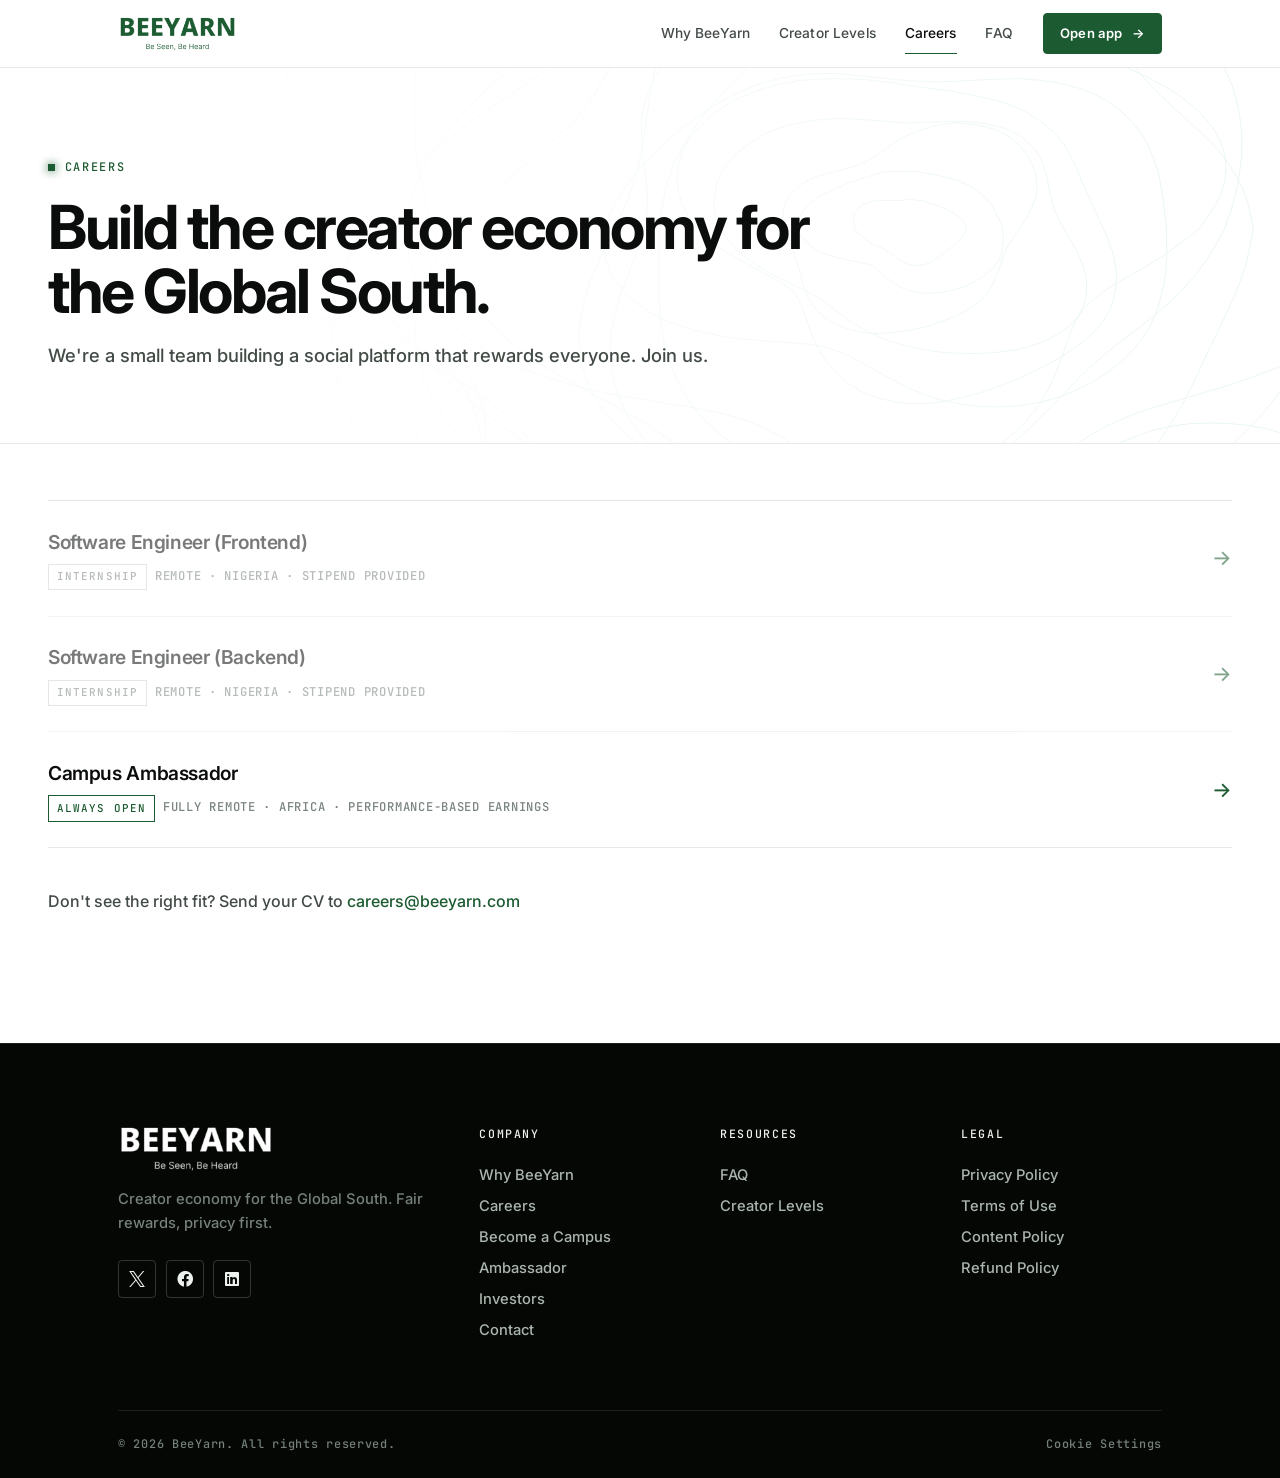
==== commit 5e19fbb7: "Use transparent wordmark logo in nav and footer - Add assets/logo-green.png (white nav) and assets/l" ====
--- a/career/index.html
+++ b/career/index.html
@@ -32,7 +32,7 @@
     <link rel="stylesheet" href="https://cdnjs.cloudflare.com/ajax/libs/font-awesome/6.0.0/css/all.min.css">
     <!-- BeeYarn brand layer (must stay last) -->
     <link rel="preconnect" href="https://fonts.googleapis.com" /><link rel="preconnect" href="https://fonts.gstatic.com" crossorigin /><link href="https://fonts.googleapis.com/css2?family=Inter:wght@400;500;600;700&family=JetBrains+Mono:wght@400;500&display=swap" rel="stylesheet" />
-    <link href="../css/brand.css?v=20260920m" rel="stylesheet" />
+    <link href="../css/brand.css?v=20260920n" rel="stylesheet" />
 </head>
 <body id="page-top">
     <div id="shared-header"></div>
@@ -64,7 +64,7 @@
     <div id="shared-footer"></div>
     <script src="https://cdn.jsdelivr.net/npm/bootstrap@5.2.3/dist/js/bootstrap.bundle.min.js"></script>
     <script src="js/scripts.js"></script>
-    <script src="../js/shared-shell.js?v=20260920m"></script>
+    <script src="../js/shared-shell.js?v=20260920n"></script>
     <script src="https://cdn.startbootstrap.com/sb-forms-latest.js"></script>
 </body>
 </html>
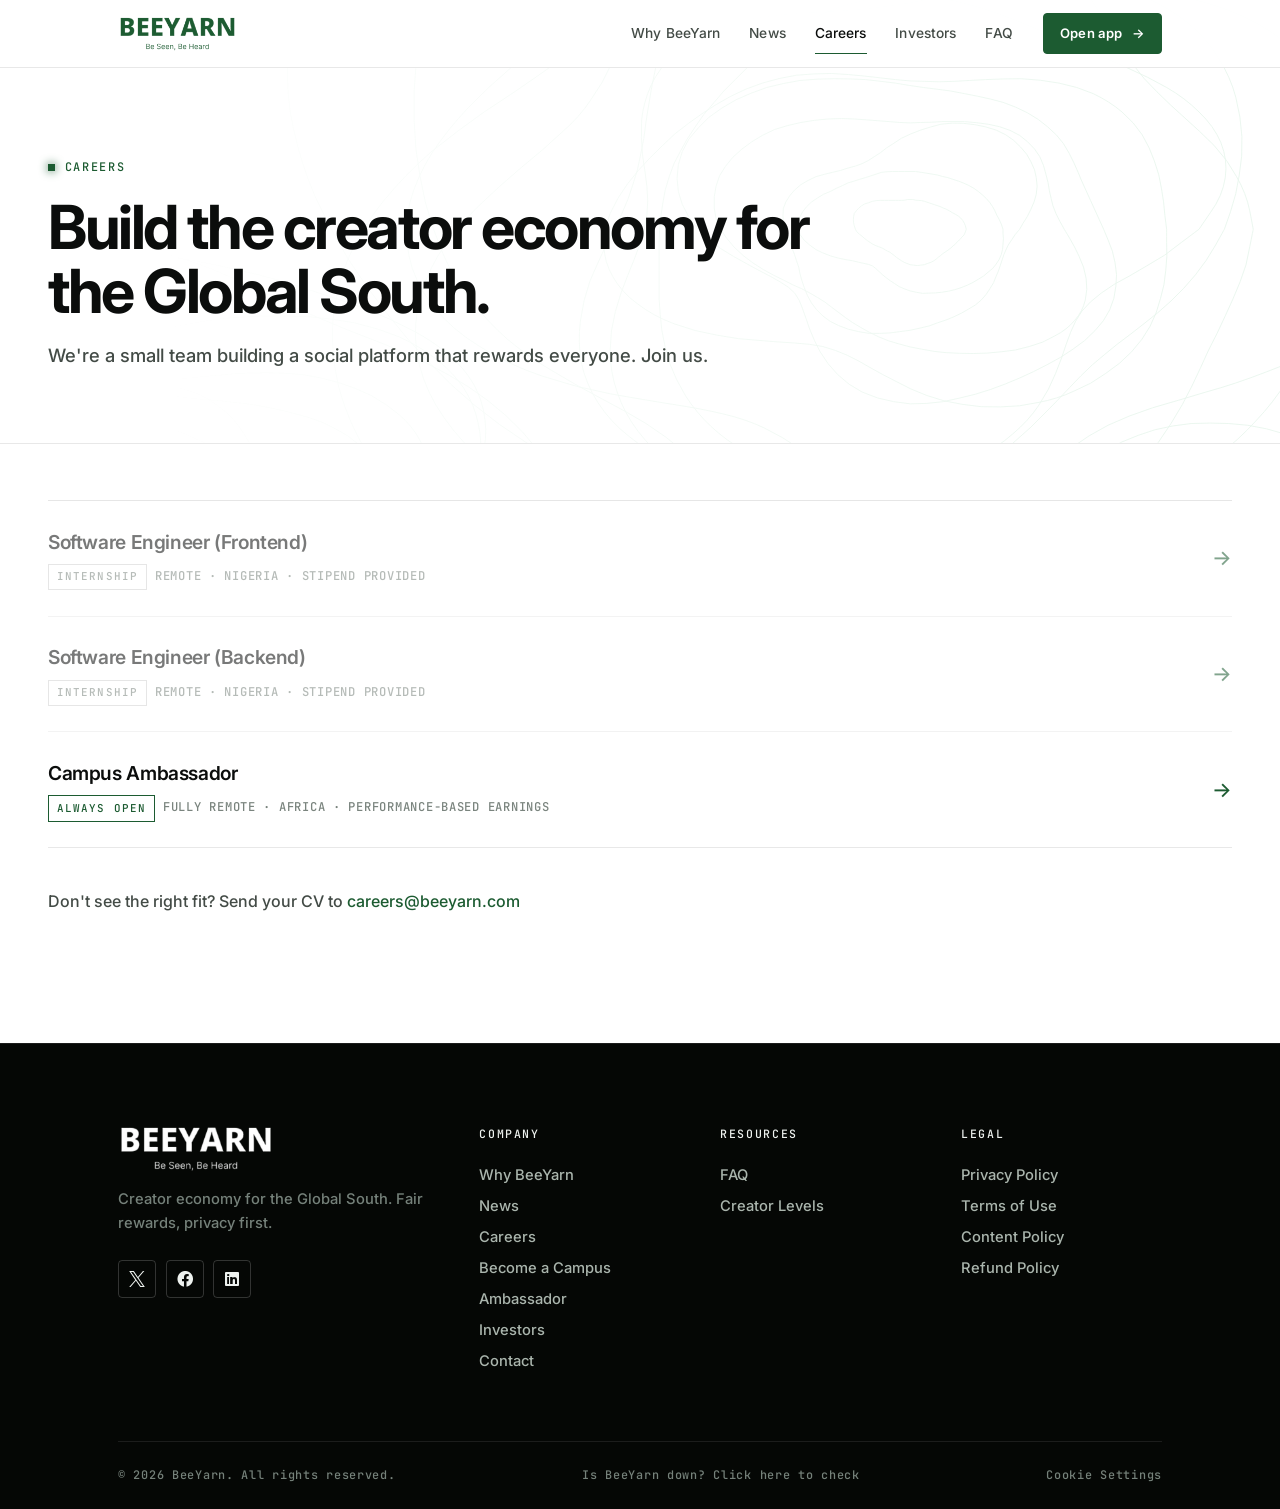
==== commit 32ebcd3f: "Add live system status page and nav updates - New /status page fetches live component status (server" ====
--- a/career/index.html
+++ b/career/index.html
@@ -64,7 +64,7 @@
     <div id="shared-footer"></div>
     <script src="https://cdn.jsdelivr.net/npm/bootstrap@5.2.3/dist/js/bootstrap.bundle.min.js"></script>
     <script src="js/scripts.js"></script>
-    <script src="../js/shared-shell.js?v=20260920n"></script>
+    <script src="../js/shared-shell.js?v=20260922j"></script>
     <script src="https://cdn.startbootstrap.com/sb-forms-latest.js"></script>
 </body>
 </html>
--- a/css/brand.css
+++ b/css/brand.css
@@ -242,15 +242,6 @@
 .by-hp { position: absolute !important; left: -9999px !important; width: 1px; height: 1px; opacity: 0; }
 .by-sr { position: absolute; width: 1px; height: 1px; overflow: hidden; clip: rect(0 0 0 0); white-space: nowrap; }
 
-/* ---------- Stats strip ---------- */
-.by-stats-bar { border-top: 1px solid var(--by-line); border-bottom: 1px solid var(--by-line); background: var(--by-bg); }
-.by-stats { display: grid; grid-template-columns: repeat(4, 1fr); }
-.by-stat { padding: 2rem 1.75rem; border-left: 1px solid var(--by-line); }
-.by-stat:first-child { border-left: 0; padding-left: 0; }
-.by-stat-num { font-size: clamp(1.8rem, 3.2vw, 2.6rem); font-weight: 700; letter-spacing: -0.04em; color: var(--by-text); line-height: 1.1; }
-.by-stat-num span { color: var(--by-green-hi); }
-.by-stat-label { font-family: var(--by-mono); font-size: 0.72rem; letter-spacing: 0.12em; text-transform: uppercase; color: var(--by-text-3); margin-top: 0.5rem; }
-
 /* ---------- Section head ---------- */
 .by-head { display: flex; justify-content: space-between; align-items: flex-end; gap: 2rem; flex-wrap: wrap; margin-bottom: 3.5rem; }
 .by-head p { max-width: 46ch; margin: 0; color: var(--by-text-2); }
@@ -547,9 +538,6 @@
     .by-wrap { padding: 0 1.5rem; }
     .by-hero-grid, .by-split { grid-template-columns: 1fr; gap: 3rem; }
     .by-cards { --cols: 2 !important; }
-    .by-stats { grid-template-columns: repeat(2, 1fr); }
-    .by-stat:nth-child(3) { border-left: 0; }
-    .by-stat:nth-child(n+3) { border-top: 1px solid var(--by-line); }
     .by-section { padding: 5rem 0; }
     .by-hero { padding-top: 7.5rem; }
 }
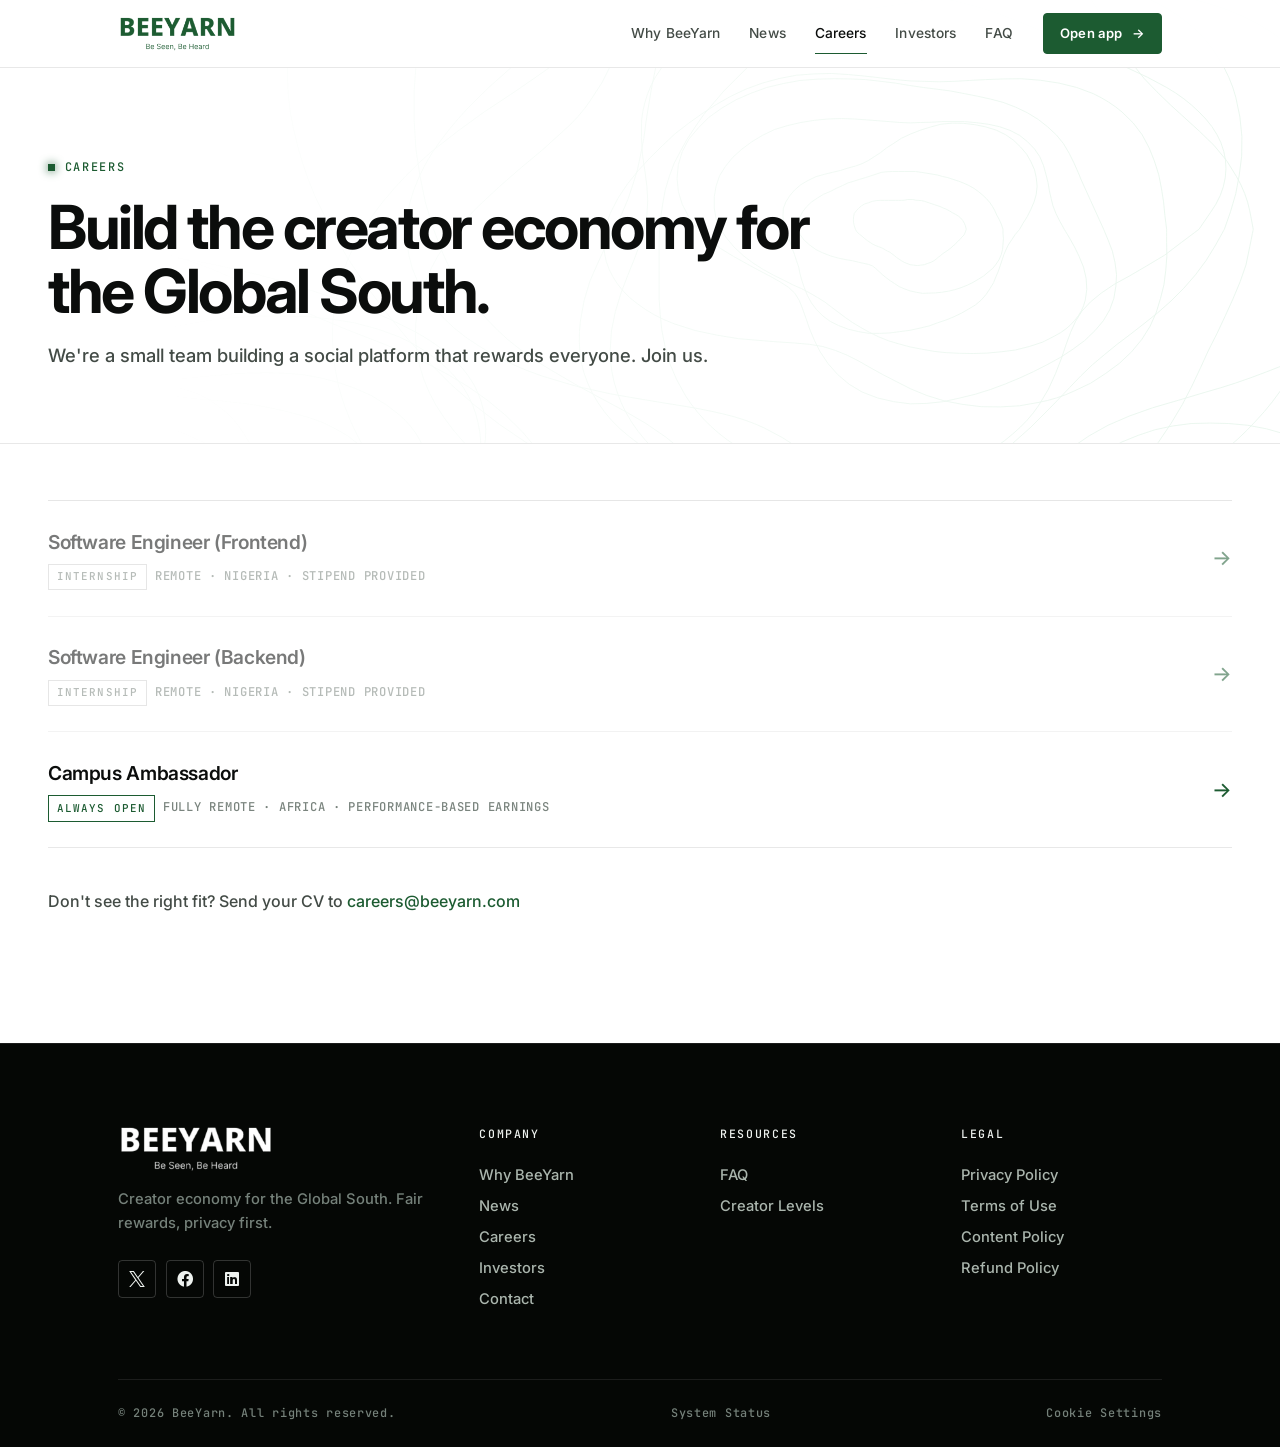
==== commit 50b2e6a9: "Simplify site footer/menu and trim investors page - Footer status link now reads "System Status" - R" ====
--- a/career/index.html
+++ b/career/index.html
@@ -64,7 +64,7 @@
     <div id="shared-footer"></div>
     <script src="https://cdn.jsdelivr.net/npm/bootstrap@5.2.3/dist/js/bootstrap.bundle.min.js"></script>
     <script src="js/scripts.js"></script>
-    <script src="../js/shared-shell.js?v=20260922j"></script>
+    <script src="../js/shared-shell.js?v=20260922l"></script>
     <script src="https://cdn.startbootstrap.com/sb-forms-latest.js"></script>
 </body>
 </html>
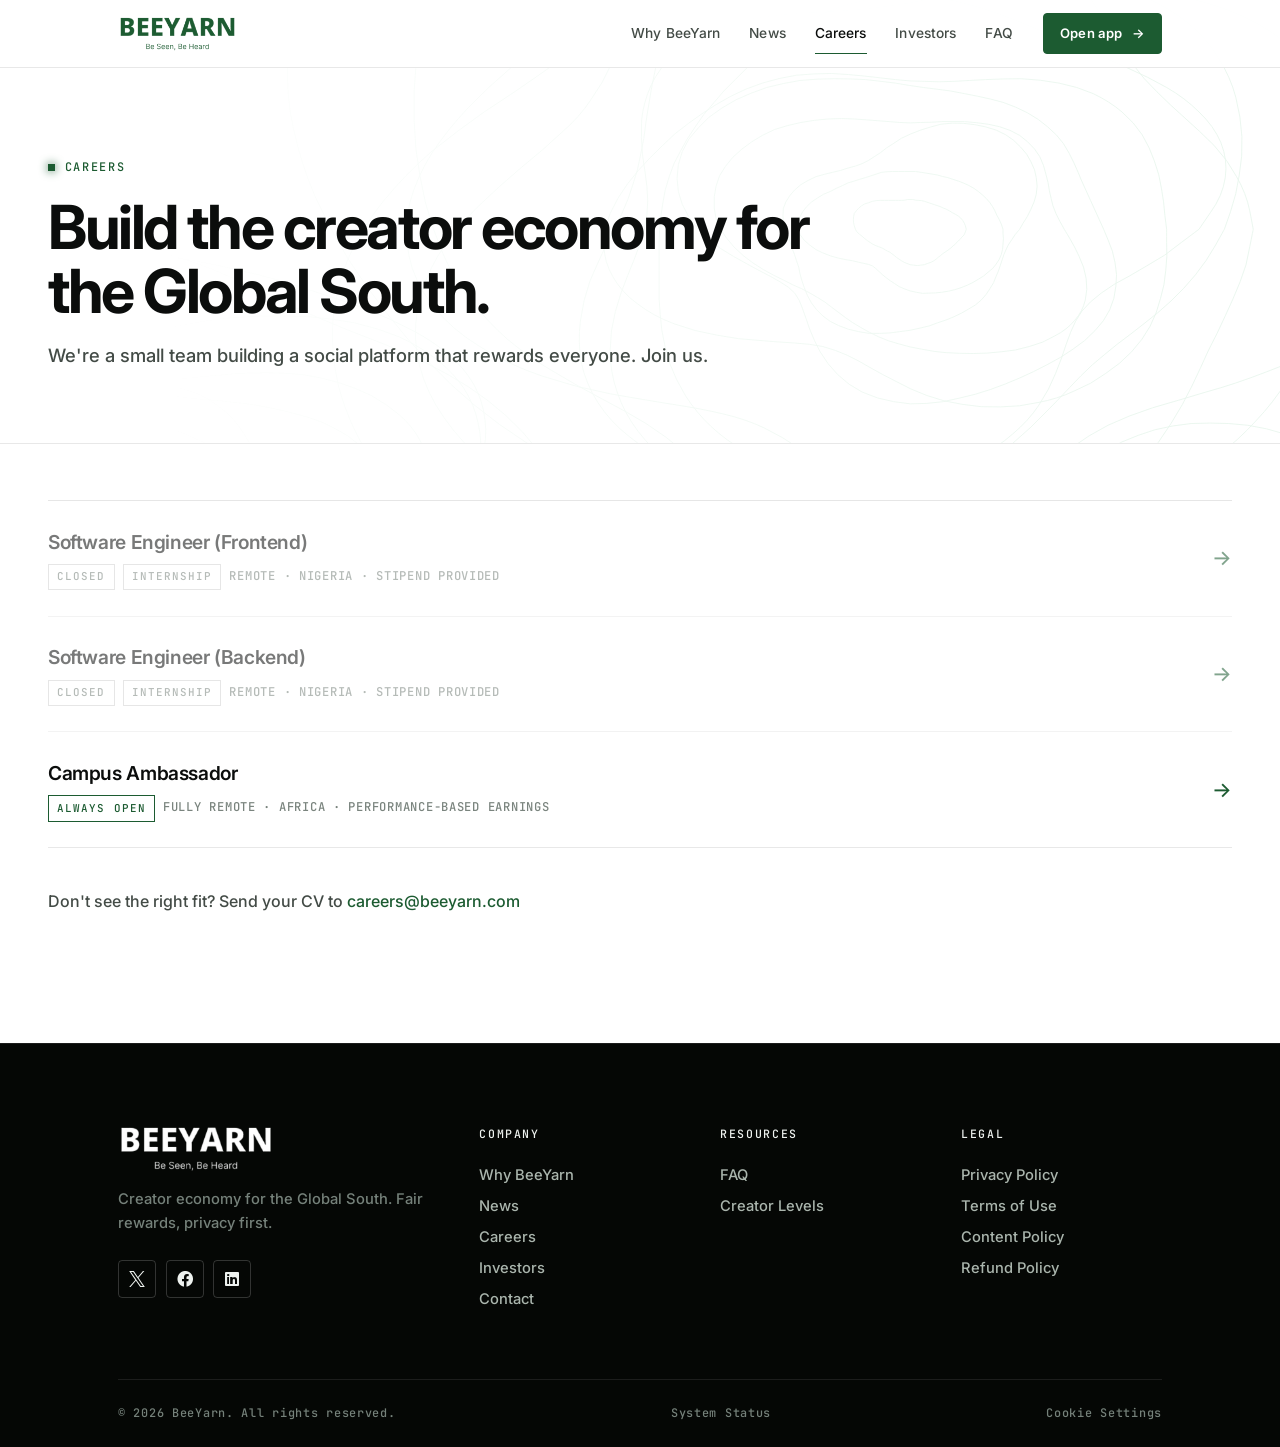
==== commit e1354aed: "Mark the frontend and backend internships as closed Co-Authored-By: Claude Opus 5.5 <noreply@anthrop" ====
--- a/career/index.html
+++ b/career/index.html
@@ -46,11 +46,11 @@
     <section class="by-section" style="border-top:0">
         <div class="by-wrap">
             <a href="frontend-software-engineer" class="by-row" style="opacity:.55">
-                <div><div class="by-row-title">Software Engineer (Frontend)</div><div class="by-row-meta"><span class="by-tag by-tag--off">Internship</span>Remote &middot; Nigeria &middot; Stipend provided</div></div>
+                <div><div class="by-row-title">Software Engineer (Frontend)</div><div class="by-row-meta"><span class="by-tag by-tag--off">Closed</span><span class="by-tag by-tag--off">Internship</span>Remote &middot; Nigeria &middot; Stipend provided</div></div>
                 <span class="by-arrow" aria-hidden="true">&rarr;</span>
             </a>
             <a href="backend-software-engineer" class="by-row" style="opacity:.55">
-                <div><div class="by-row-title">Software Engineer (Backend)</div><div class="by-row-meta"><span class="by-tag by-tag--off">Internship</span>Remote &middot; Nigeria &middot; Stipend provided</div></div>
+                <div><div class="by-row-title">Software Engineer (Backend)</div><div class="by-row-meta"><span class="by-tag by-tag--off">Closed</span><span class="by-tag by-tag--off">Internship</span>Remote &middot; Nigeria &middot; Stipend provided</div></div>
                 <span class="by-arrow" aria-hidden="true">&rarr;</span>
             </a>
             <a href="campus-ambassador.html" class="by-row">
